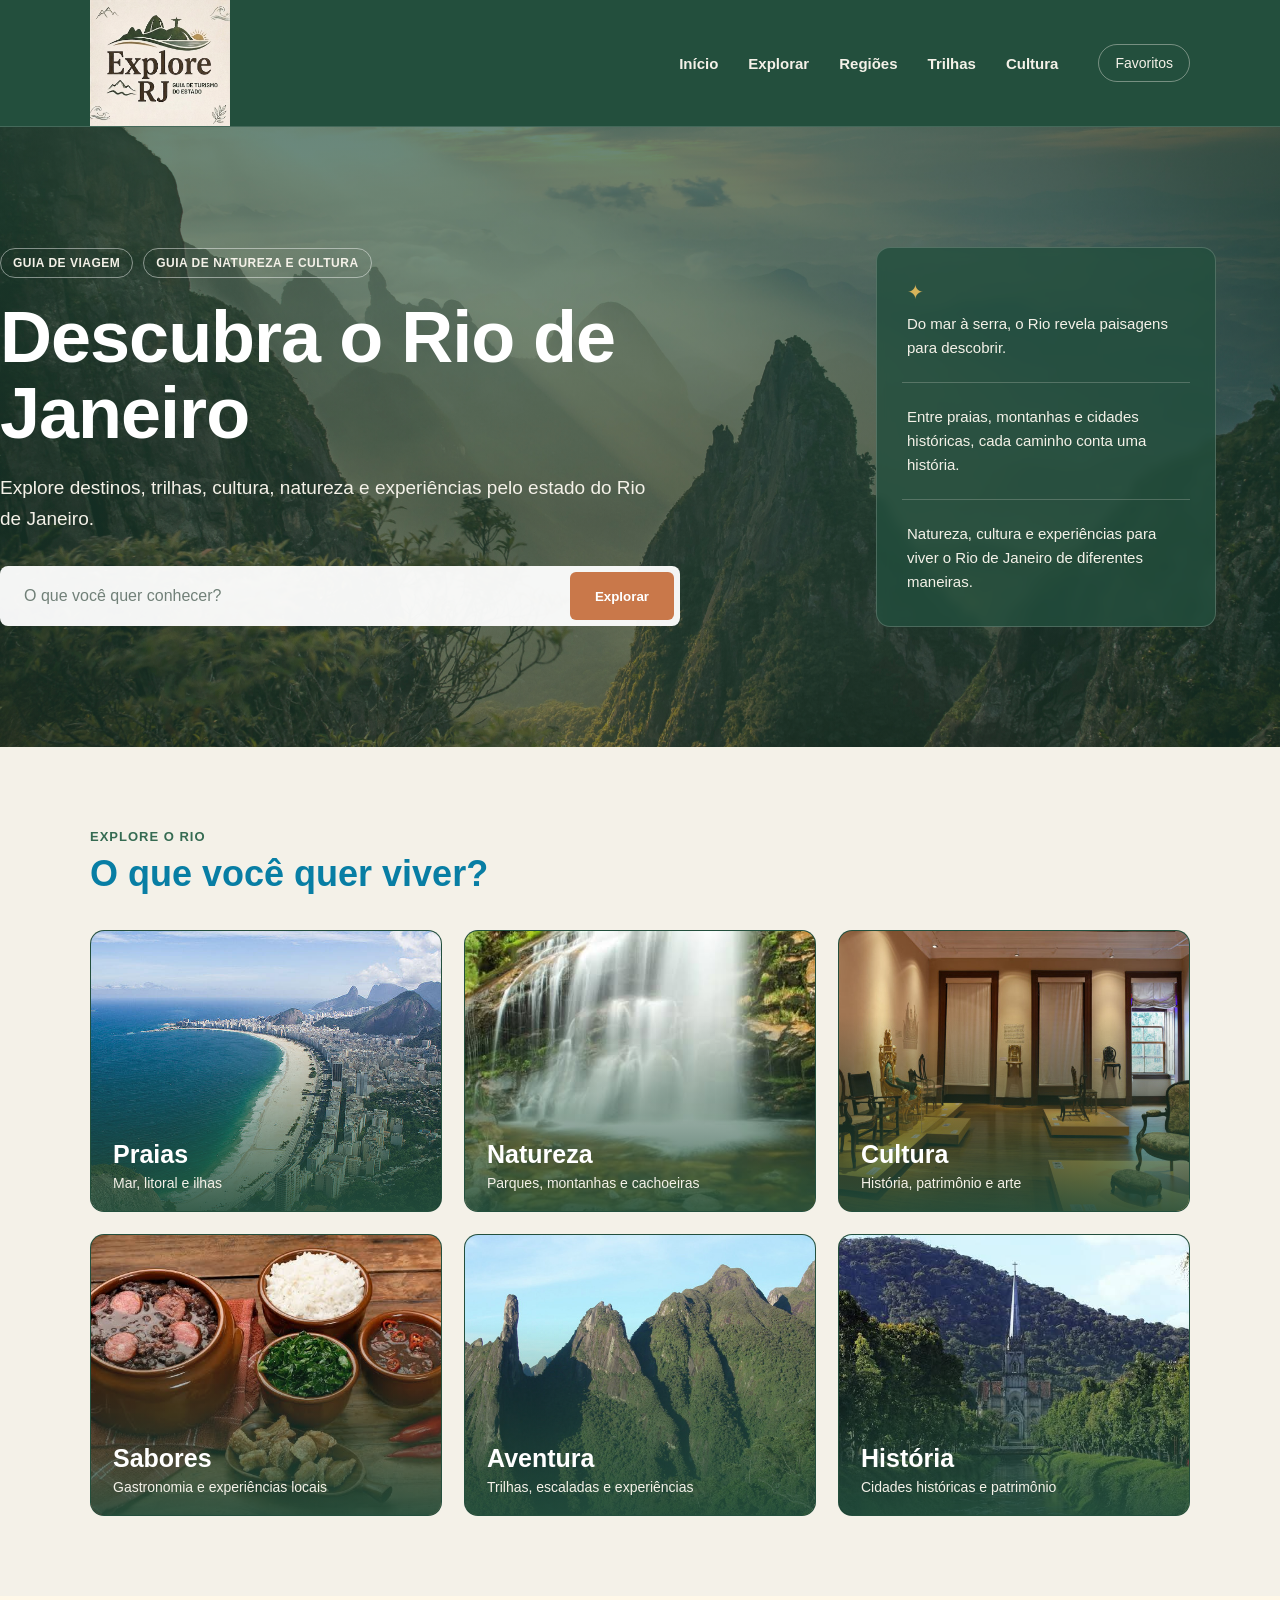
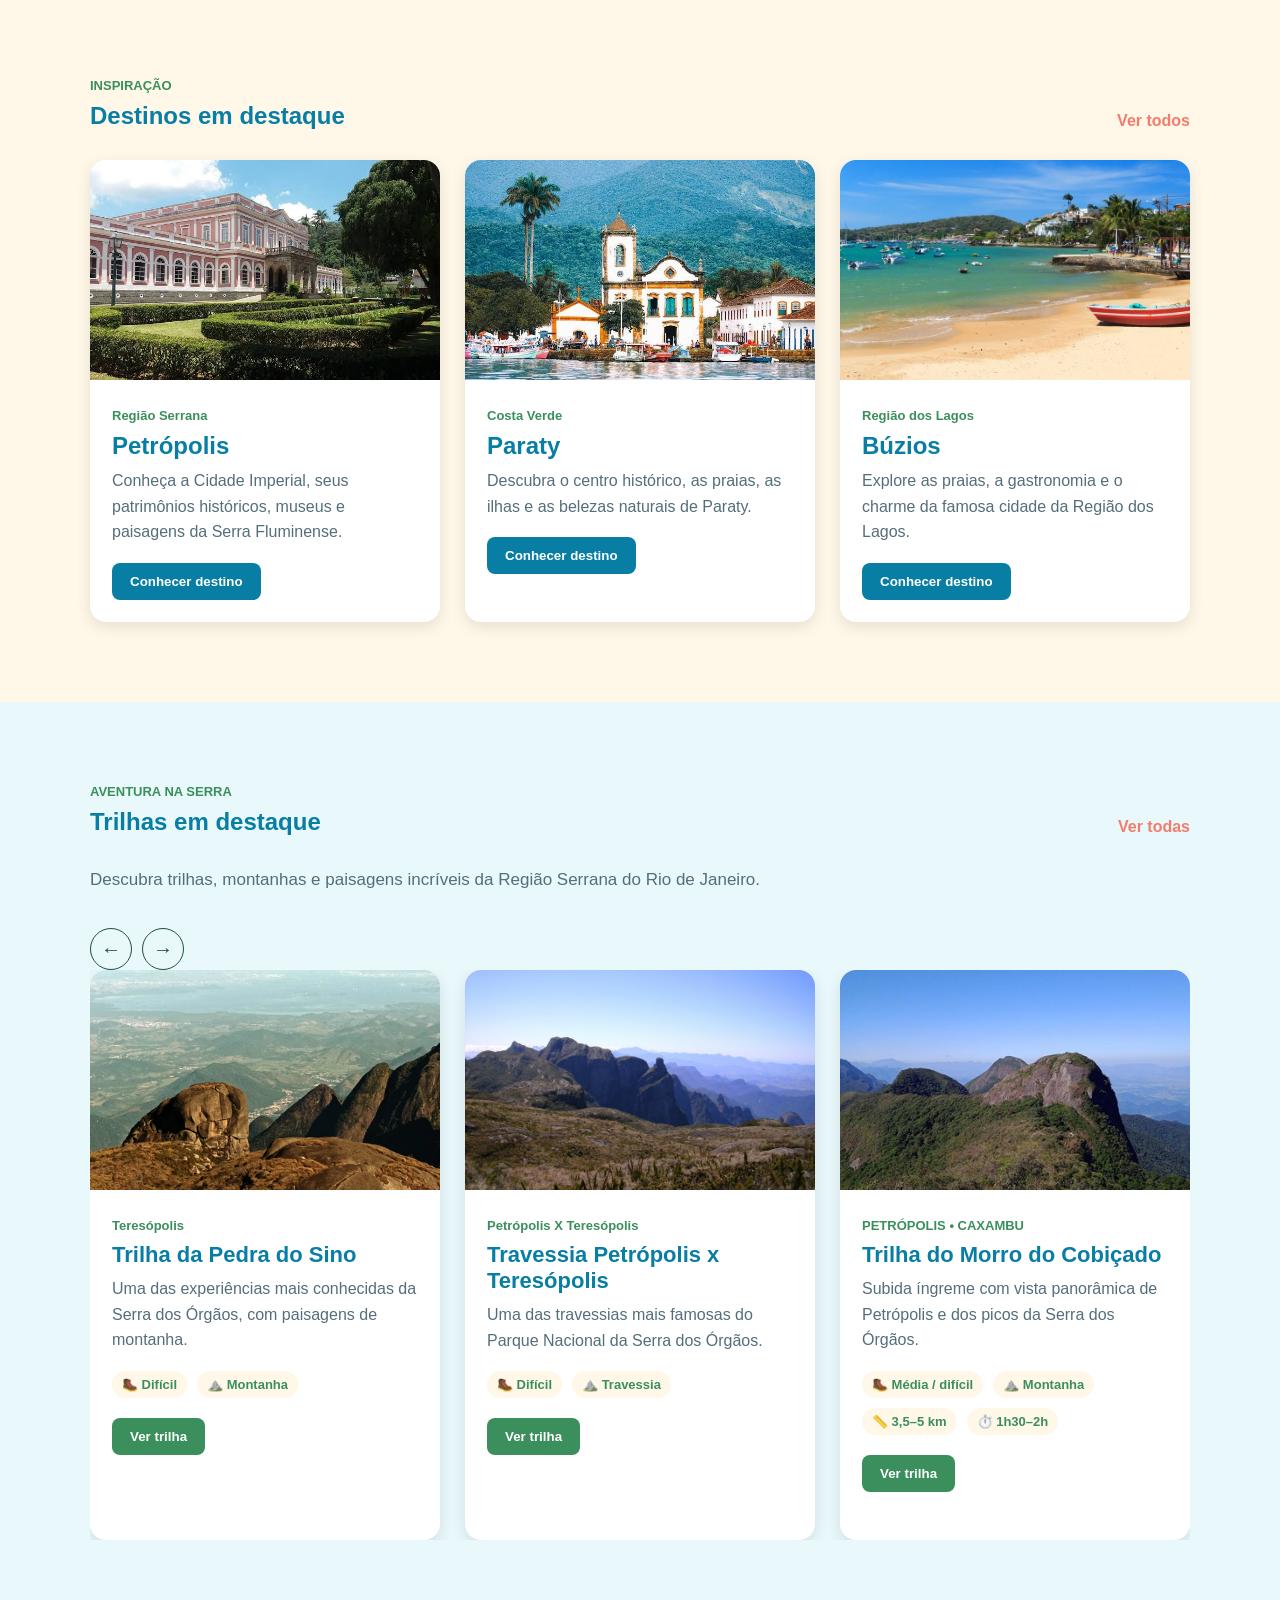
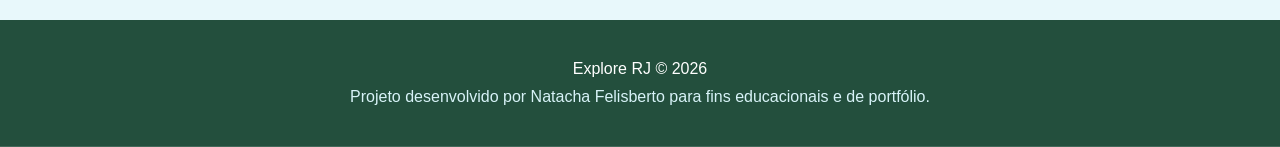
==== index.html @ 9461f470 "Initial commit com criação da estrutura inicial do projeto em HTML, CSS E JavaScript" ====
<!DOCTYPE html>
<html lang="pt-BR">

<head>

    <meta charset="UTF-8">

    <meta
        name="viewport"
        content="width=device-width, initial-scale=1.0"
    >

    <meta
        name="description"
        content="Explore o estado do Rio de Janeiro. Descubra destinos, praias, natureza, cultura, gastronomia e experiências."
    >

    <title>Explore RJ | Guia do Estado do Rio de Janeiro</title>

    <link rel="stylesheet" href="css/style.css">



</head>


<body>


    <!-- =========================
         CABEÇALHO
    ========================== -->

<header class="header">

    <div class="container header-content">

        <a href="index.html" class="logo">
            <img src="assets/images/logo.jpg" alt="Explore RJ">
        </a>

        <nav class="nav">

            <a href="index.html">
                Início
            </a>

            <a href="#">
                Explorar
            </a>

            <a href="#">
                Regiões
            </a>

            <a href="#">
                Trilhas
            </a>

            <a href="#">
                Cultura
            </a>

        </nav>

        <div class="header-actions">

            <a href="#">
                Favoritos
            </a>

        </div>

    </div>

</header>



    <!-- =========================
         CONTEÚDO PRINCIPAL
    ========================== -->

    <main>


        <!-- =========================
             HERO
        ========================== -->

<section class="hero">

    <div class="container hero-content">

        <div class="hero-text">

            <div class="hero-tags">

                <span class="hero-tag">
                    GUIA DE VIAGEM
                </span>

                <span class="hero-tag">
                    GUIA DE NATUREZA E CULTURA
                </span>

            </div>

            <h1>
                Descubra o Rio de Janeiro
            </h1>

            <p>
                Explore destinos, trilhas, cultura,
                natureza e experiências pelo estado do Rio de Janeiro.
            </p>

            <div class="search-box">

                <input
                    type="text"
                    placeholder="O que você quer conhecer?"
                >

                <button>
                    Explorar
                </button>

            </div>

            <div class="hero-frases">

                <div class="hero-frase">

                    <span class="hero-frase-detalhe">✦</span>

                    <p>
                        Do mar à serra, o Rio revela paisagens para descobrir.
                    </p>

                </div>

                <div class="hero-frase">

                    <p>
                        Entre praias, montanhas e cidades históricas,
                        cada caminho conta uma história.
                    </p>

                </div>

                <div class="hero-frase">

                    <p>
                        Natureza, cultura e experiências para viver
                        o Rio de Janeiro de diferentes maneiras.
                    </p>

                </div>

            </div>

        </div>

    </div>

</section>



        <!-- =========================
             CATEGORIAS
        ========================== -->
<section class="categorias">

    <div class="container">

        <div class="section-header">

            <div>
                <span class="section-tag">
                    EXPLORE O RIO
                </span>

                <h2>
                    O que você quer viver?
                </h2>
            </div>

        </div>


        <div class="categorias-grid">


            <a href="#" class="categoria">

                <img
                    src="assets/images/praias.jpg"
                    alt="Praias do Rio de Janeiro"
                >

                <div class="categoria-conteudo">

                    <h3>Praias</h3>

                    <p>
                        Mar, litoral e ilhas
                    </p>

                </div>

            </a>


            <a href="#" class="categoria">

                <img
                    src="assets/images/natureza.jpg"
                    alt="Natureza do Rio de Janeiro"
                >

                <div class="categoria-conteudo">

                    <h3>Natureza</h3>

                    <p>
                        Parques, montanhas e cachoeiras
                    </p>

                </div>

            </a>


            <a href="#" class="categoria">

                <img
                    src="assets/images/cultura.jpg"
                    alt="Cultura do Rio de Janeiro"
                >

                <div class="categoria-conteudo">

                    <h3>Cultura</h3>

                    <p>
                        História, patrimônio e arte
                    </p>

                </div>

            </a>


            <a href="#" class="categoria">

                <img
                    src="assets/images/gastronomia.jpg"
                    alt="Gastronomia do Rio de Janeiro"
                >

                <div class="categoria-conteudo">

                    <h3>Sabores</h3>

                    <p>
                        Gastronomia e experiências locais
                    </p>

                </div>

            </a>


            <a href="#" class="categoria">

                <img
                    src="assets/images/aventura.jpg"
                    alt="Aventura no Rio de Janeiro"
                >

                <div class="categoria-conteudo">

                    <h3>Aventura</h3>

                    <p>
                        Trilhas, escaladas e experiências
                    </p>

                </div>

            </a>


            <a href="#" class="categoria">

                <img
                    src="assets/images/historia.jpg"
                    alt="História do Rio de Janeiro"
                >

                <div class="categoria-conteudo">

                    <h3>História</h3>

                    <p>
                        Cidades históricas e patrimônio
                    </p>

                </div>

            </a>

        </div>

    </div>

</section>


        <!-- =========================
             DESTINOS
        ========================== -->

        <section class="destinos">

            <div class="container">


                <!-- TÍTULO DA SEÇÃO -->

                <div class="section-header">


                    <div>

                        <span class="section-tag">
                            INSPIRAÇÃO
                        </span>


                        <h2>
                            Destinos em destaque
                        </h2>

                    </div>


                    <a href="#">
                        Ver todos
                    </a>


                </div>



                <!-- CARDS -->

                <div class="destinos-grid">


                    <!-- =====================
                         PETRÓPOLIS
                    ====================== -->

                    <article class="card-destino">


                        <img
                            src="assets/images/petropolis.jpg"
                            alt="Vista de Petrópolis, na Região Serrana do Rio de Janeiro"
                        >


                        <div class="card-conteudo">


                            <span>
                                Região Serrana
                            </span>


                            <h3>
                                Petrópolis
                            </h3>


                            <p>
                                Conheça a Cidade Imperial,
                                seus patrimônios históricos,
                                museus e paisagens da
                                Serra Fluminense.
                            </p>


                            <button>
                                Conhecer destino
                            </button>


                        </div>

                    </article>



                    <!-- =====================
                         PARATY
                    ====================== -->

                    <article class="card-destino">


                        <img
                            src="assets/images/paraty.jpg"
                            alt="Centro histórico de Paraty, no Rio de Janeiro"
                        >


                        <div class="card-conteudo">


                            <span>
                                Costa Verde
                            </span>


                            <h3>
                                Paraty
                            </h3>


                            <p>
                                Descubra o centro histórico,
                                as praias, as ilhas e as
                                belezas naturais de Paraty.
                            </p>


                            <button>
                                Conhecer destino
                            </button>


                        </div>

                    </article>



                    <!-- =====================
                         BÚZIOS
                    ====================== -->

                    <article class="card-destino">


                        <img
                            src="assets/images/buzios.jpg"
                            alt="Praia de Búzios, na Região dos Lagos do Rio de Janeiro"
                        >


                        <div class="card-conteudo">


                            <span>
                                Região dos Lagos
                            </span>


                            <h3>
                                Búzios
                            </h3>


                            <p>
                                Explore as praias,
                                a gastronomia e o charme
                                da famosa cidade da
                                Região dos Lagos.
                            </p>


                            <button>
                                Conhecer destino
                            </button>


                        </div>

                    </article>


                </div>

            </div>

        </section>



        </section>


<!-- =========================
     TRILHAS DA REGIÃO SERRANA
========================== -->

<section class="trilhas">

    <div class="container">

        <div class="section-header">

            <div>

                <span class="section-tag">
                    AVENTURA NA SERRA
                </span>

                <h2>
                    Trilhas em destaque
                </h2>

            </div>

            <a href="#">
                Ver todas
            </a>

        </div>


        <p class="trilhas-introducao">
            Descubra trilhas, montanhas e paisagens
            incríveis da Região Serrana do Rio de Janeiro.
        </p>


        <div class="trilhas-controles">

        <button id="trilha-anterior">
            ←
        </button>

        <button id="trilha-proxima">
            →
        </button>

    </div>

    
    <div class="trilhas-container">
        <div class="trilhas-grid">


            <!-- TRILHA 1 -->

            <article class="card-trilha">

                <img
                    src="assets/images/pedra-do-sino.jpg"
                    alt="Paisagem de uma trilha na Região Serrana"
                >

                <div class="card-trilha-conteudo">

                    <span class="trilha-local">
                        Teresópolis
                    </span>

                    <h3>
                        Trilha da Pedra do Sino
                    </h3>

                    <p>
                        Uma das experiências mais conhecidas
                        da Serra dos Órgãos, com paisagens
                        de montanha.
                    </p>

                    <div class="trilha-info">

                        <span>
                            🥾 Difícil
                        </span>

                        <span>
                            ⛰️ Montanha
                        </span>

                    </div>

                    <button>
                        Ver trilha
                    </button>

                </div>
 

            </article>


            <!-- TRILHA 2 -->

            <article class="card-trilha">

                <img
                    src="assets/images/travessia.JPG"
                    alt="Vista de montanhas na Região Serrana"
                >

                <div class="card-trilha-conteudo">

                    <span class="trilha-local">
                        Petrópolis X Teresópolis
                    </span>

                    <h3>
                        Travessia Petrópolis x Teresópolis
                    </h3>

                    <p>
                        Uma das travessias mais famosas do
                        Parque Nacional da Serra dos Órgãos.
                    </p>

                    <div class="trilha-info">

                        <span>
                            🥾 Difícil
                        </span>

                        <span>
                            ⛰️ Travessia
                        </span>

                    </div>

                    <button>
                        Ver trilha
                    </button>

                </div>

            </article>


            <!-- TRILHA 3 -->

            <article class="card-trilha">


                <img
                    src="assets/images/trilha-serra-1.jpg"
                    alt="Morro do Cobiçado em Petrópolis"
                >

                <div class="card-trilha-conteudo">

                    <span class="trilha-local">
                        PETRÓPOLIS • CAXAMBU
                    </span>

                    <h3>
                        Trilha do Morro do Cobiçado
                    </h3>

                    <p>
                        Subida íngreme com vista panorâmica de Petrópolis
                        e dos picos da Serra dos Órgãos.
                    </p>

                    <div class="trilha-info">

                        <span>
                            🥾 Média / difícil
                        </span>
                        
                        <span>
                            ⛰️ Montanha
                        </span>

                        <span>
                            📏 3,5–5 km
                        </span>

                        <span>
                            ⏱️ 1h30–2h
                        </span>

                    </div>
                    <button>
                        Ver trilha
                    </button>

                </div>

            </article>


            <!-- TRILHA 4 -->

            <article class="card-trilha">

                <img
                    src="assets/images/pico-caledonia.png"
                    alt="Pico do Caledônia em Nova Friburgo"
                >

                <div class="card-trilha-conteudo">

                    <span class="trilha-local">
                        NOVA FRIBURGO
                    </span>

                    <h3>
                        Pico do Caledônia
                    </h3>

                    <p>
                        Uma das maiores montanhas do estado, com
                        2.257 metros de altitude e uma subida
                        extremamente íngreme.
                    </p>

                    <div class="trilha-info">

                        <span>
                            🥾 Difícil
                        </span>

                        <span>
                            ⛰️ Montanha
                        </span>

                        <span>
                            📏 2.257 m
                        </span>

                        <span>
                            🪜 600+ degraus
                        </span>

                    </div>

                    <button>
                        Ver trilha
                    </button>

                </div>

            </article>


            <!-- TRILHA 5 -->

            <article class="card-trilha">

                <img
                    src="assets/images/pedra-da-gavea.jpg"
                    alt="Pedra da Gávea no Rio de Janeiro"
                >

                <div class="card-trilha-conteudo">

                    <span class="trilha-local">
                        RIO DE JANEIRO • CAPITAL
                    </span>

                    <h3>
                        Trilha da Pedra da Gávea
                    </h3>

                    <p>
                        Um dos grandes desafios do Rio de Janeiro,
                        com 844 metros de altitude e o trecho técnico
                        conhecido como Carrasqueira.
                    </p>

                    <div class="trilha-info">

                        <span>
                            🥾 Difícil
                        </span>

                        <span>
                            ⛰️ Monolito
                        </span>

                        <span>
                            📏 844 m
                        </span>

                        <span>
                            🧗 Técnica
                        </span>

                    </div>

                    <button>
                        Ver trilha
                    </button>

                </div>

            </article>


            <!-- TRILHA 6 -->

            <article class="card-trilha">

                <img
                    src="assets/images/lopes-mendes.jpg"
                    alt="Praia de Lopes Mendes em Ilha Grande"
                >

                <div class="card-trilha-conteudo">

                    <span class="trilha-local">
                        ILHA GRANDE • ANGRA DOS REIS
                    </span>

                    <h3>
                        Trilha de Lopes Mendes
                    </h3>

                    <p>
                        Caminhada moderada que parte da Vila do Abraão,
                        atravessa a Mata Atlântica e passa por praias
                        até chegar à famosa Lopes Mendes.
                    </p>

                    <div class="trilha-info">

                        <span>
                            🥾 Moderada
                        </span>

                        <span>
                            🌿 Mata Atlântica
                        </span>

                        <span>
                            🏖️ Praia
                        </span>

                        <span>
                            🏝️ Ilha Grande
                        </span>

                    </div>

                    <button>
                        Ver trilha
                    </button>

                </div>

            </article>


        </div>

    </div>

</section>


    </main>



    <!-- =========================
         RODAPÉ
    ========================== -->

    <footer class="footer">

        <div class="container">


            <p>
                Explore RJ © 2026
            </p>


            <p>
                Projeto desenvolvido por Natacha Felisberto para fins
                educacionais e de portfólio.
            </p>


        </div>

    </footer>


        <script src="js/script.js"></script>
</body>

</html>
---- css/style.css ----
* {
    margin: 0;
    padding: 0;
    box-sizing: border-box;
}

body {
    font-family: Arial, sans-serif;
    background-color: #f4f1e8;
    color: #26382f;
}

.container {
    width: min(1100px, 90%);
    margin: 0 auto;
}



/* =========================
   HEADER
========================= */

.header {
    background-color: #234f3d;

    border-bottom: 1px solid rgba(255, 255, 255, 0.15);
}

.header-content {
    min-height: 88px;

    display: flex;

    align-items: center;

    justify-content: space-between;

    gap: 40px;
}


/* LOGO */

.logo {
    display: flex;

    align-items: center;

    flex-shrink: 0;
}

.logo img {
    width: 140px;

    height: auto;
}


/* NAVEGAÇÃO */

.nav {
    display: flex;

    align-items: center;

    gap: 30px;

    margin-left: auto;
}

.nav a {
    position: relative;

    padding: 32px 0;

    color: #f4f1e8;

    text-decoration: none;

    font-size: 15px;

    font-weight: 700;

    transition: 0.3s;
}

.nav a:hover {
    color: #d8b45a;
}


/* LINHA DO MENU */

.nav a::after {
    content: "";

    position: absolute;

    left: 0;

    bottom: 23px;

    width: 0;

    height: 2px;

    background-color: #d8b45a;

    transition: 0.3s;
}

.nav a:hover::after {
    width: 100%;
}


/* AÇÕES */

.header-actions {
    flex-shrink: 0;
}

.header-actions a {
    padding: 10px 16px;

    border: 1px solid rgba(244, 241, 232, 0.4);

    border-radius: 20px;

    color: #f4f1e8;

    text-decoration: none;

    font-size: 14px;

    transition: 0.3s;
}

.header-actions a:hover {
    background-color: #d8b45a;

    border-color: #d8b45a;

    color: #26382f;
}


/* =========================
   HERO
========================= */


.hero {
    min-height: 620px;

    display: flex;

    align-items: center;

    background:
        linear-gradient(
            rgba(35, 79, 61, 0.68),
            rgba(35, 79, 61, 0.50)
        ),
        url("../assets/images/hero.jpg");

    background-size: cover;

    background-position: center;

    color: white;

    position: relative;
}

.hero-content {
    width: 100%;
}

.hero-text {
    max-width: 760px;
}


/* TAGS */

.hero-tags {
    display: flex;

    flex-wrap: wrap;

    gap: 10px;

    margin-bottom: 22px;
}

.hero-tag {
    padding: 7px 12px;

    border: 1px solid rgba(255, 255, 255, 0.45);

    border-radius: 20px;

    color: #f4f1e8;

    font-size: 12px;

    font-weight: bold;

    letter-spacing: 0.5px;
}


/* TÍTULO */

.hero h1 {
    max-width: 750px;

    font-size: clamp(44px, 6vw, 72px);

    line-height: 1.05;

    letter-spacing: -1px;
}


/* TEXTO */

.hero p {
    max-width: 650px;

    margin-top: 22px;

    color: #f4f1e8;

    font-size: 19px;

    line-height: 1.6;
}



/* =========================
   BUSCA
========================= */

.search-box {
    display: flex;

    max-width: 680px;

    margin-top: 32px;

    padding: 6px;

    background-color: rgba(255, 255, 255, 0.95);

    border-radius: 8px;
}

.search-box input {
    flex: 1;

    padding: 15px 18px;

    border: none;

    outline: none;

    background: transparent;

    color: #26382f;

    font-size: 16px;
}

.search-box input::placeholder {
    color: #718078;
}

.search-box button {
    padding: 14px 25px;

    border: none;

    border-radius: 6px;

    background-color: #c9784a;

    color: white;

    cursor: pointer;

    font-weight: bold;

    transition: 0.3s;
}

.search-box button:hover {
    background-color: #a85d38;
}


.hero-frases {
    position: absolute;

    top: 50%;

    right: 5%;

    transform: translateY(-50%);

    width: 340px;

    padding: 10px 25px;

    background-color: rgba(35, 79, 61, 0.82);

    border: 1px solid rgba(244, 241, 232, 0.2);

    border-radius: 14px;

    backdrop-filter: blur(5px);
}

.hero-frase {
    position: relative;

    padding: 22px 5px;

    color: #f4f1e8;
}

.hero-frase + .hero-frase {
    border-top: 1px solid rgba(244, 241, 232, 0.22);
}

.hero-frase p {
    margin: 0;

    font-size: 15px;

    line-height: 1.6;
}

.hero-frase-detalhe {
    display: block;

    margin-bottom: 8px;

    color: #d8b45a;

    font-size: 20px;
}


/* =========================
   CATEGORIAS
========================= */

.categorias {
    padding: 80px 0;

    background-color: #f4f1e8;
}

.categorias .section-header {
    margin-bottom: 35px;
}

.categorias .section-tag {
    color: #356b52;

    font-size: 13px;

    font-weight: bold;

    letter-spacing: 1px;
}

.categorias h2 {
    margin-top: 8px;

    color: #234f3d;

    font-size: 36px;
}


/* GRID */

.categorias-grid {
    display: grid;

    grid-template-columns:
        repeat(3, 1fr);

    gap: 22px;
}


/* CARD */

.categoria {
    position: relative;

    display: block;

    overflow: hidden;

    min-height: 280px;

    border-radius: 14px;

    border: 1px solid rgba(35, 79, 61, 0.18);

    text-decoration: none;

    background-color: #234f3d;
}


/* IMAGEM */

.categoria img {
    width: 100%;
    height: 280px;

    object-fit: cover;

    display: block;

    transition: transform 0.5s ease;
}


/* SOBREPOSIÇÃO */

.categoria::after {
    content: "";

    position: absolute;

    inset: 0;

    background:
        linear-gradient(
            transparent 30%,
            rgba(35, 79, 61, 0.9)
        );
}


/* CONTEÚDO */

.categoria-conteudo {
    position: absolute;

    z-index: 2;

    left: 22px;
    right: 22px;
    bottom: 20px;
}

.categoria-conteudo h3 {
    margin: 0;

    color: #ffffff;

    font-size: 25px;
}

.categoria-conteudo p {
    margin-top: 6px;

    color: #f4f1e8;

    font-size: 14px;
}


/* HOVER */

.categoria:hover img {
    transform: scale(1.05);
}


/* =========================
   DESTINOS
========================= */

.destinos {
    padding: 80px 0;

    background-color: #fff8e8;
}

.section-header {
    display: flex;

    justify-content: space-between;
    align-items: end;

    margin-bottom: 30px;
}

.section-tag {
    color: #3a8f5c;

    font-size: 13px;
    font-weight: bold;
}

.section-header h2 {
    margin-top: 8px;

    color: #087ea4;
}

.section-header a {
    color: #f47c6c;

    font-weight: bold;

    text-decoration: none;
}


/* =========================
   CARDS
========================= */

.destinos-grid {
    display: grid;

    grid-template-columns:
        repeat(auto-fit, minmax(250px, 1fr));

    gap: 25px;
}

.card-destino {
    overflow: hidden;

    background-color: white;

    border-radius: 16px;

    box-shadow:
        0 5px 15px rgba(0, 0, 0, 0.10);

    transition: 0.3s;
}

.card-destino:hover {
    transform: translateY(-6px);

    box-shadow:
        0 10px 25px rgba(0, 0, 0, 0.15);
}

.card-destino img {
    width: 100%;
    height: 220px;

    object-fit: cover;
}

.card-conteudo {
    padding: 22px;
}

.card-conteudo span {
    color: #3a8f5c;

    font-size: 13px;
    font-weight: bold;
}

.card-conteudo h3 {
    margin: 8px 0;

    color: #087ea4;

    font-size: 24px;
}

.card-conteudo p {
    color: #546e7a;

    line-height: 1.6;
}

.card-conteudo button {
    margin-top: 18px;

    padding: 11px 18px;

    border: none;
    border-radius: 8px;

    background-color: #087ea4;
    color: white;

    cursor: pointer;

    font-weight: bold;
}

.card-conteudo button:hover {
    background-color: #3a8f5c;
}


/* =========================
   FOOTER
========================= */

.footer {
    padding: 40px 0;


    background-color: #234f3d;

    border-bottom: 1px solid rgba(255, 255, 255, 0.15);

    color: white;

    text-align: center;
}

.footer p + p {
    margin-top: 10px;

    color: #d8f3f8;
}


/* =========================
   RESPONSIVIDADE
========================= */

@media (max-width: 700px) {

    .header-content {
        flex-direction: column;

        gap: 15px;

        padding: 15px 0;
    }

    .nav {
        gap: 15px;
    }

    .hero {
        padding: 70px 0;
    }

    .search-box {
        flex-direction: column;

        gap: 10px;
    }

    .search-box button {
        width: 100%;
    }

    .section-header {
        align-items: start;

        flex-direction: column;

        gap: 15px;
    }
}

/* =========================
   TRILHAS
========================= */

.trilhas {
    padding: 80px 0;

    background-color: #e8f8fb;
}

.trilhas-introducao {
    max-width: 700px;

    margin-bottom: 35px;

    color: #546e7a;

    font-size: 17px;

    line-height: 1.6;
}

.trilhas-container {
    overflow: hidden;

    width: 100%;
}

.trilhas-grid {
    display: flex;

    gap: 25px;

    transition: transform 0.5s ease;
}

.card-trilha {
    flex: 0 0 calc((100% - 50px) / 3);
    
    overflow: hidden;

    background-color: white;

    border-radius: 16px;

    box-shadow:
        0 5px 15px rgba(0, 0, 0, 0.10);

    transition: 0.3s;
}

.card-trilha:hover {
    transform: translateY(-6px);
}

.card-trilha img {
    width: 100%;
    height: 220px;

    object-fit: cover;
}

.card-trilha-conteudo {
    padding: 22px;
}

.trilha-local {
    color: #3a8f5c;

    font-size: 13px;

    font-weight: bold;
}

.card-trilha h3 {
    margin: 8px 0;

    color: #087ea4;

    font-size: 22px;
}

.card-trilha p {
    color: #546e7a;

    line-height: 1.6;
}

.trilha-info {
    display: flex;

    gap: 10px;

    margin-top: 18px;

    flex-wrap: wrap;
}

.trilha-info span {
    padding: 6px 10px;

    border-radius: 20px;

    background-color: #fff8e8;

    color: #3a8f5c;

    font-size: 13px;

    font-weight: bold;
}

.card-trilha button {
    margin-top: 20px;

    padding: 11px 18px;

    border: none;

    border-radius: 8px;

    background-color: #3a8f5c;

    color: white;

    cursor: pointer;

    font-weight: bold;
}

.card-trilha button:hover {
    background-color: #087ea4;
}


.trilhas-controles {
    display: flex;

    gap: 10px;
}

.trilhas-controles button {
    width: 42px;
    height: 42px;

    border: 1px solid #234f3d;

    border-radius: 50%;

    background-color: transparent;

    color: #234f3d;

    font-size: 20px;

    cursor: pointer;

    transition: 0.3s;
}

.trilhas-controles button:hover {
    background-color: #234f3d;

    color: white;
}
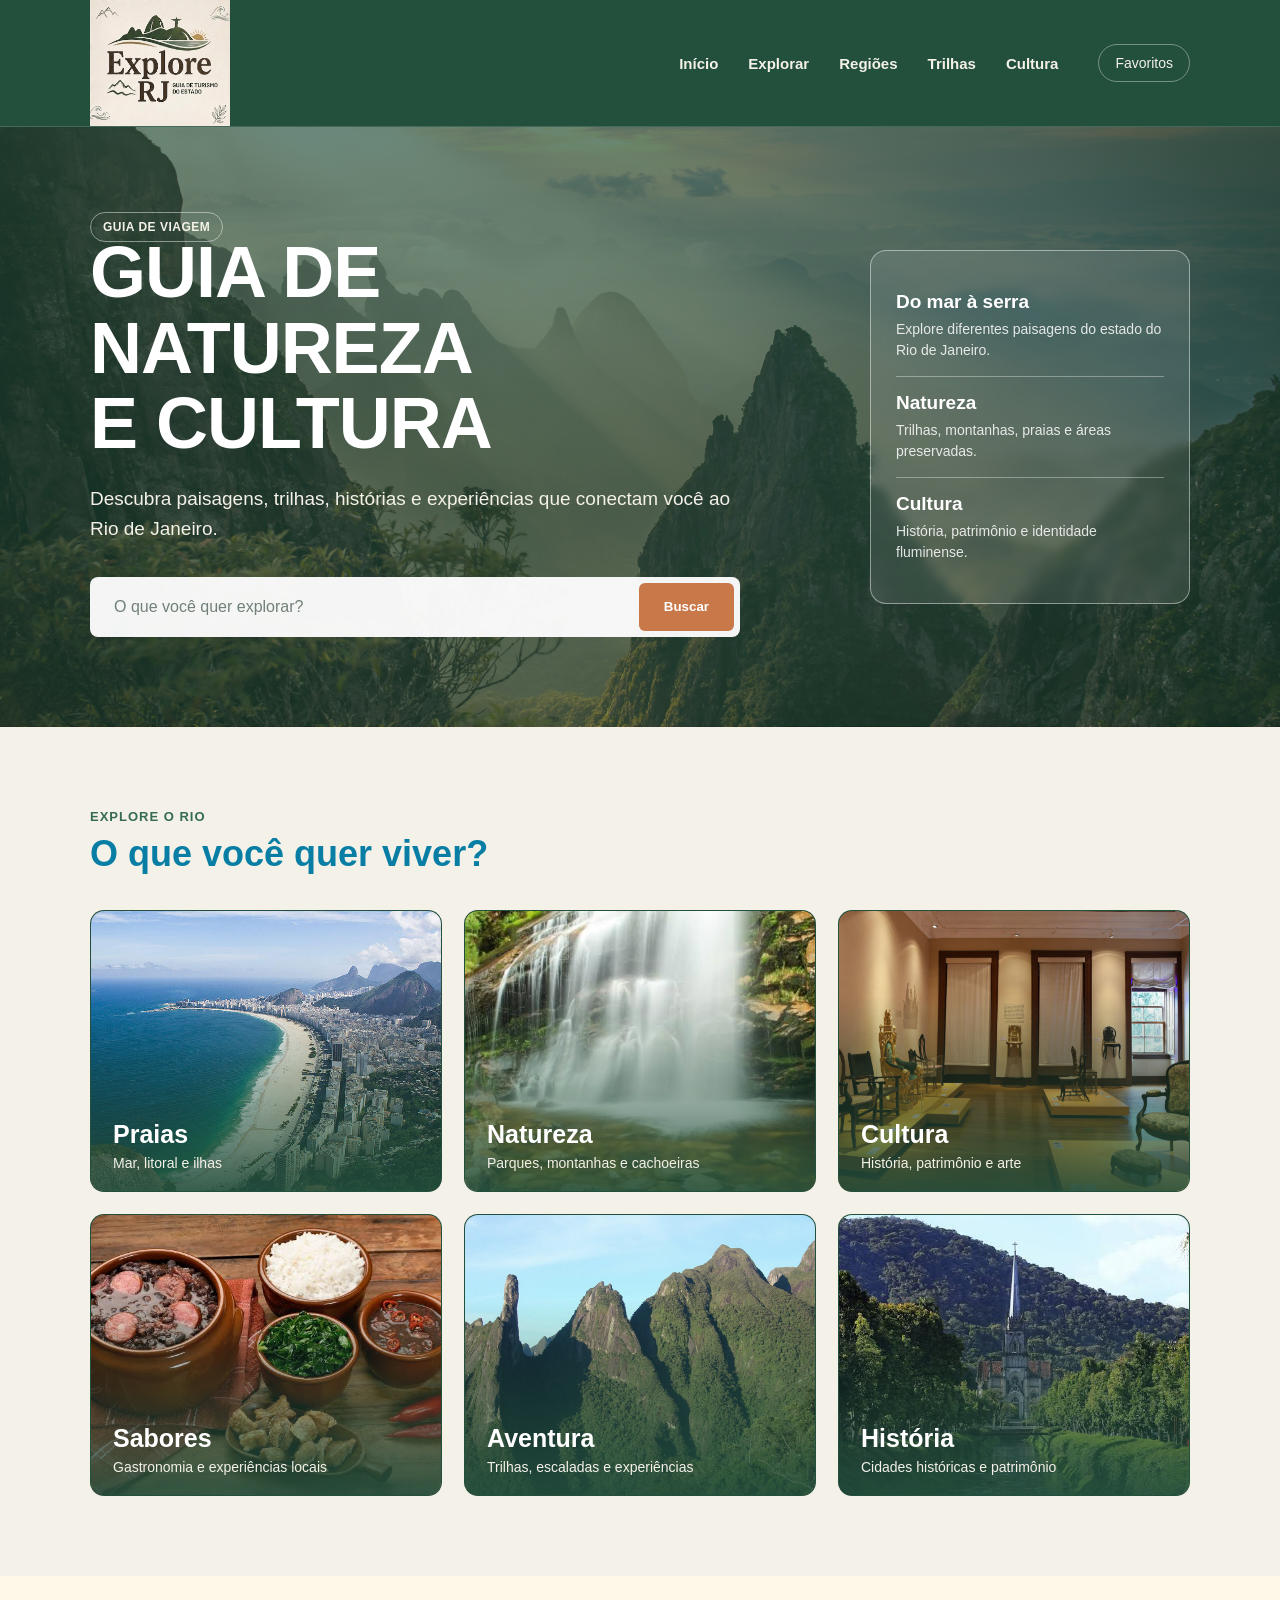
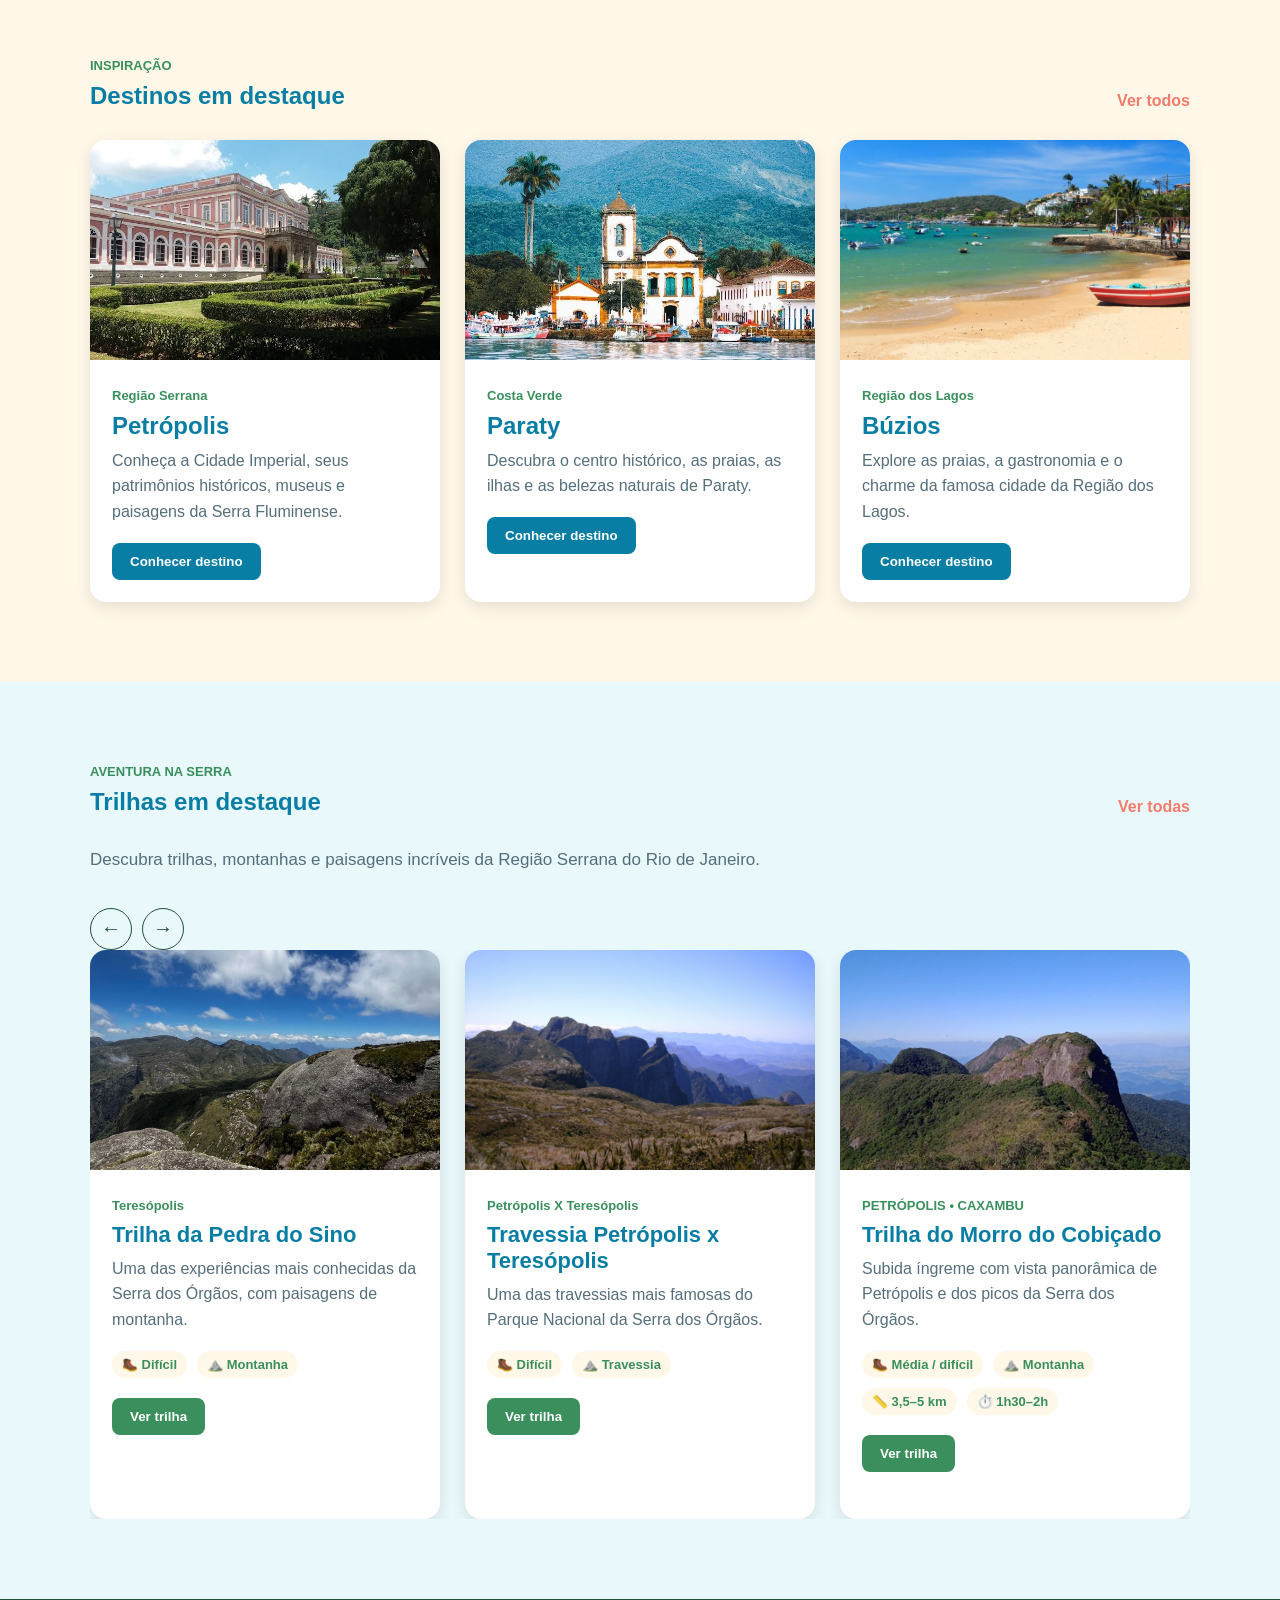
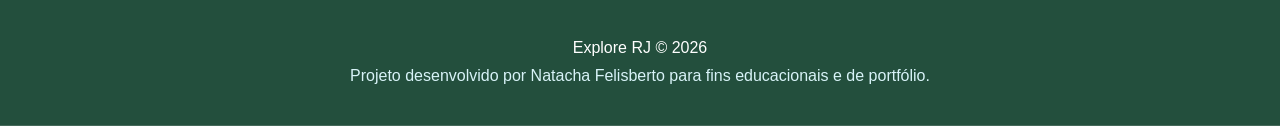
==== commit 7c194d8f: "ajustando Hero com HTML e CSS e alterando imagem da Pedra do Sino" ====
--- a/index.html
+++ b/index.html
@@ -94,69 +94,78 @@
 
         <div class="hero-text">
 
-            <div class="hero-tags">
-
-                <span class="hero-tag">
-                    GUIA DE VIAGEM
-                </span>
-
-                <span class="hero-tag">
-                    GUIA DE NATUREZA E CULTURA
-                </span>
-
-            </div>
+            <span class="hero-tag">
+                GUIA DE VIAGEM
+            </span>
 
             <h1>
-                Descubra o Rio de Janeiro
+                GUIA DE NATUREZA
+                <br>
+                E CULTURA
             </h1>
 
             <p>
-                Explore destinos, trilhas, cultura,
-                natureza e experiências pelo estado do Rio de Janeiro.
+                Descubra paisagens, trilhas, histórias
+                e experiências que conectam você
+                ao Rio de Janeiro.
             </p>
 
             <div class="search-box">
 
                 <input
                     type="text"
-                    placeholder="O que você quer conhecer?"
+                    placeholder="O que você quer explorar?"
                 >
 
                 <button>
-                    Explorar
+                    Buscar
                 </button>
 
             </div>
 
-            <div class="hero-frases">
-
-                <div class="hero-frase">
-
-                    <span class="hero-frase-detalhe">✦</span>
-
-                    <p>
-                        Do mar à serra, o Rio revela paisagens para descobrir.
-                    </p>
-
-                </div>
-
-                <div class="hero-frase">
-
-                    <p>
-                        Entre praias, montanhas e cidades históricas,
-                        cada caminho conta uma história.
-                    </p>
-
-                </div>
-
-                <div class="hero-frase">
-
-                    <p>
-                        Natureza, cultura e experiências para viver
-                        o Rio de Janeiro de diferentes maneiras.
-                    </p>
-
-                </div>
+        </div>
+
+
+        <div class="hero-destaque">
+
+            <div class="hero-item">
+
+                <strong>
+                    Do mar à serra
+                </strong>
+
+                <span>
+                    Explore diferentes paisagens
+                    do estado do Rio de Janeiro.
+                </span>
+
+            </div>
+
+
+            <div class="hero-item">
+
+                <strong>
+                    Natureza
+                </strong>
+
+                <span>
+                    Trilhas, montanhas, praias
+                    e áreas preservadas.
+                </span>
+
+            </div>
+
+
+            <div class="hero-item">
+
+                <strong>
+                    Cultura
+                </strong>
+
+                <span>
+                    História, patrimônio e
+                    identidade fluminense.
+                </span>
 
             </div>
 
@@ -562,7 +571,7 @@
             <article class="card-trilha">
 
                 <img
-                    src="assets/images/pedra-do-sino.jpg"
+                    src="assets/images/pedra-do-sino1.jpeg"
                     alt="Paisagem de uma trilha na Região Serrana"
                 >
 
--- a/css/style.css
+++ b/css/style.css
@@ -152,34 +152,32 @@
 
 
 .hero {
-    min-height: 620px;
-
-    display: flex;
-
-    align-items: center;
+    padding: 90px 0;
 
     background:
         linear-gradient(
             rgba(35, 79, 61, 0.68),
-            rgba(35, 79, 61, 0.50)
+            rgba(35, 79, 61, 0.58)
         ),
         url("../assets/images/hero.jpg");
 
     background-size: cover;
-
     background-position: center;
 
     color: white;
-
-    position: relative;
 }
 
 .hero-content {
-    width: 100%;
+    display: flex;
+
+    align-items: center;
+    justify-content: space-between;
+
+    gap: 60px;
 }
 
 .hero-text {
-    max-width: 760px;
+    max-width: 650px;
 }
 
 
@@ -209,6 +207,47 @@
     font-weight: bold;
 
     letter-spacing: 0.5px;
+}
+
+
+.hero-destaque {
+    width: 320px;
+
+    padding: 25px;
+
+    border: 1px solid rgba(255, 255, 255, 0.45);
+    border-radius: 16px;
+
+    background-color: rgba(255, 255, 255, 0.10);
+
+    backdrop-filter: blur(5px);
+}
+
+
+.hero-item {
+    padding: 15px 0;
+}
+
+.hero-item + .hero-item {
+    border-top: 1px solid rgba(255, 255, 255, 0.35);
+}
+
+.hero-item strong {
+    display: block;
+
+    margin-bottom: 6px;
+
+    font-size: 19px;
+}
+
+.hero-item span {
+    display: block;
+
+    color: rgba(255, 255, 255, 0.85);
+
+    font-size: 14px;
+
+    line-height: 1.5;
 }
 
 
@@ -661,6 +700,18 @@
         padding: 70px 0;
     }
 
+    .hero-content {
+    flex-direction: column;
+
+    align-items: stretch;
+
+    gap: 35px;
+}
+
+.hero-destaque {
+    width: 100%;
+}
+
     .search-box {
         flex-direction: column;
 
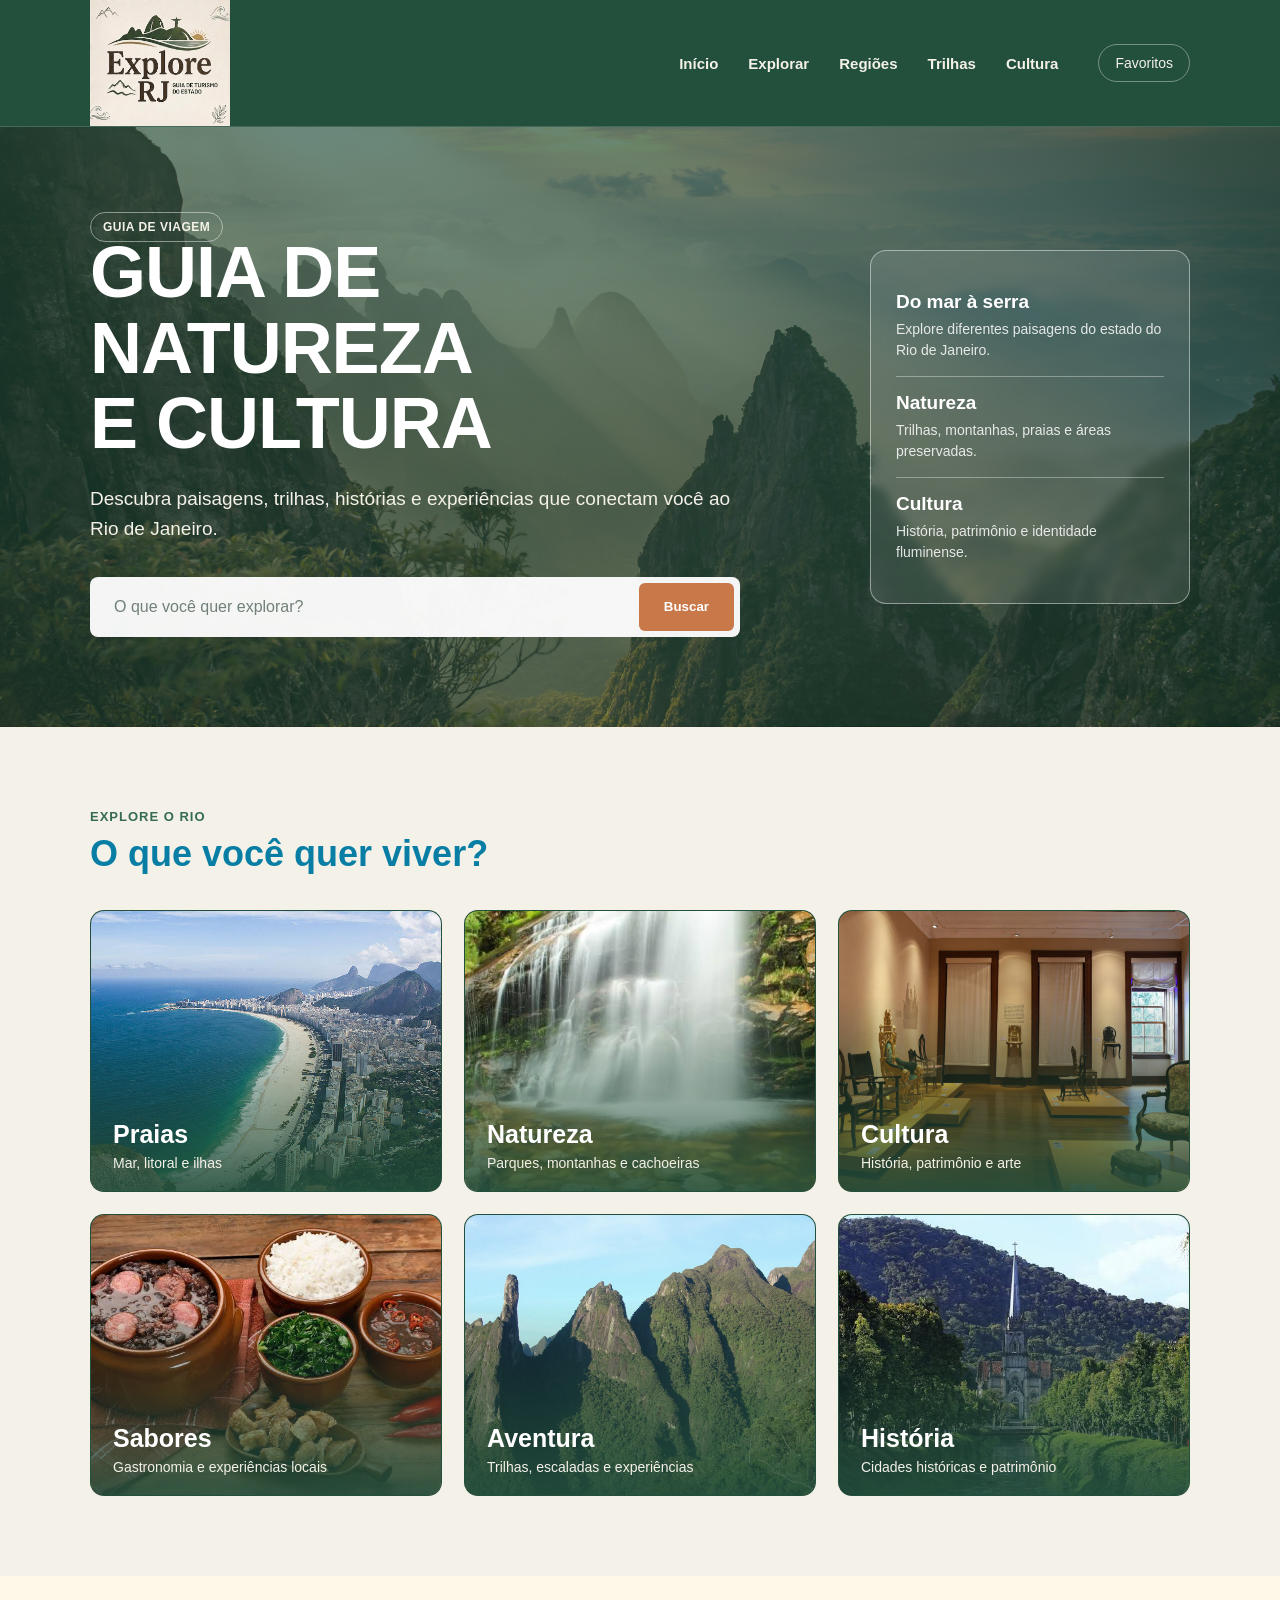
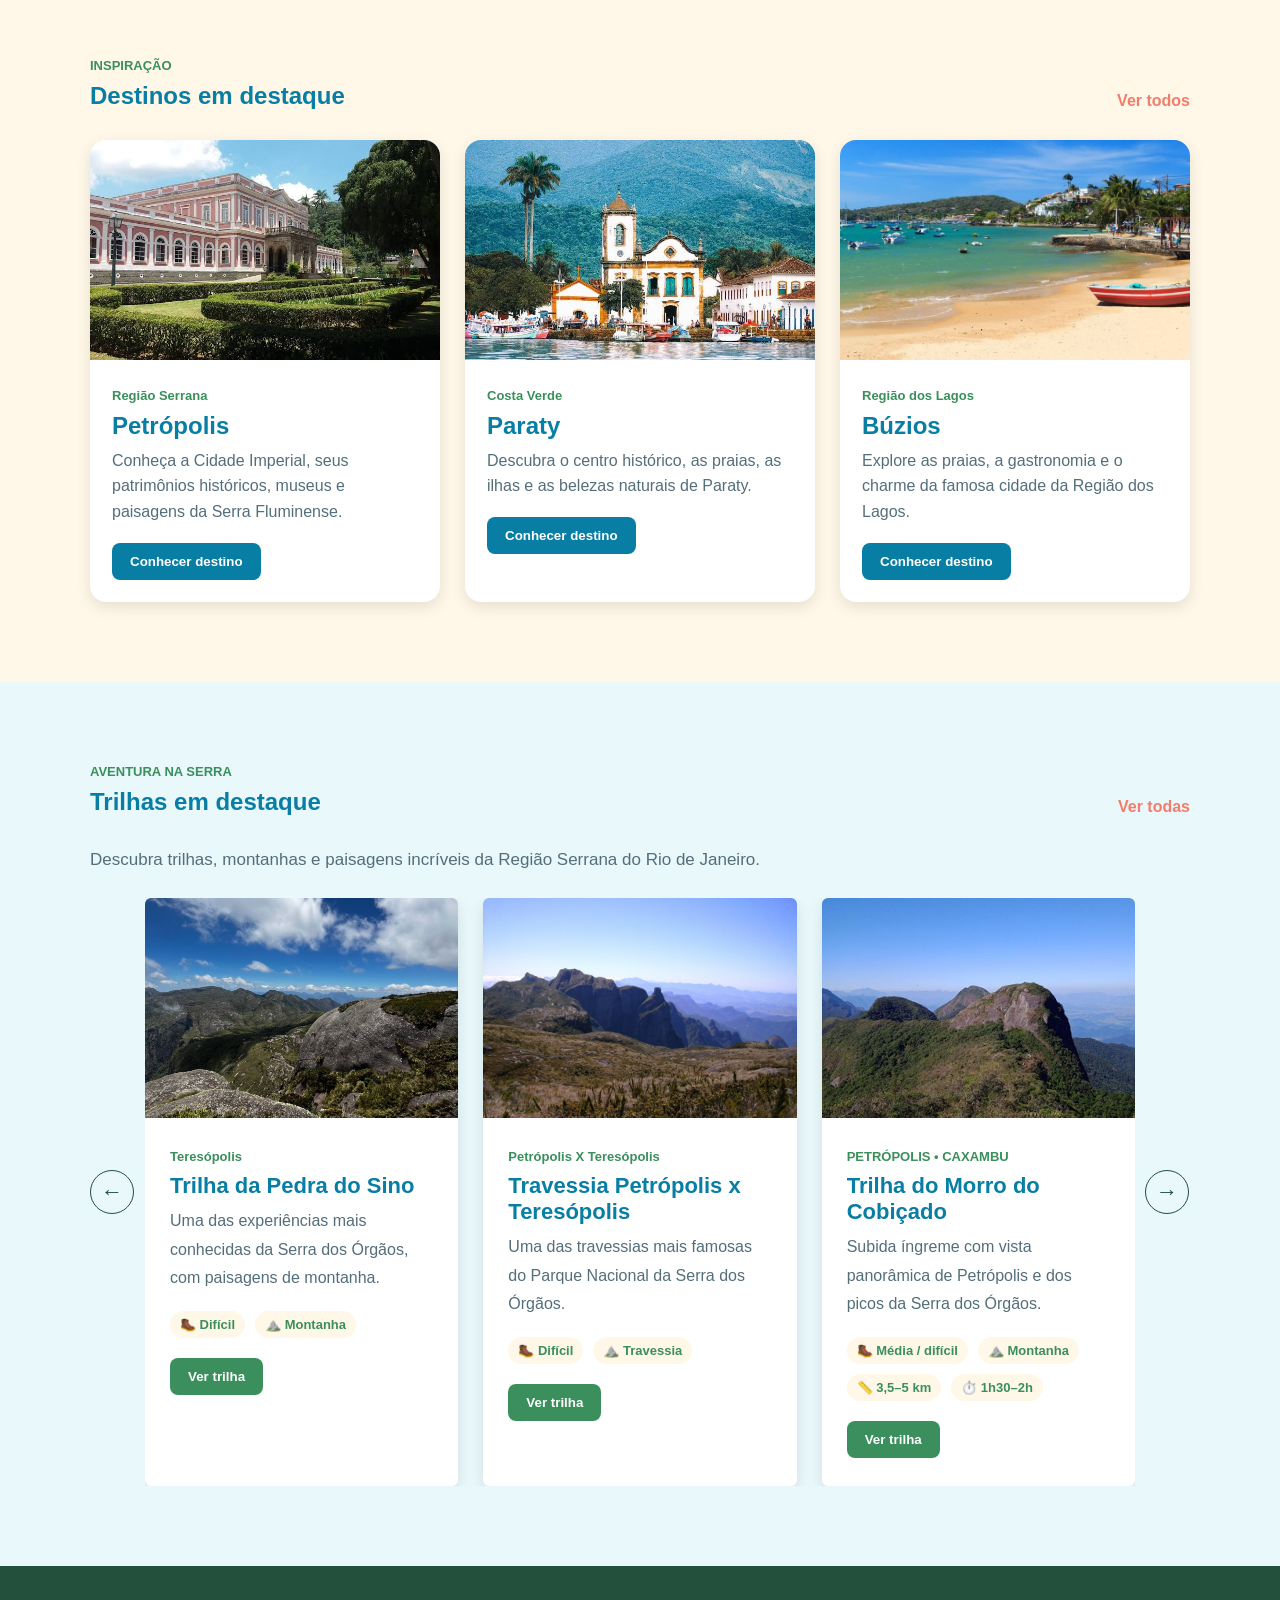
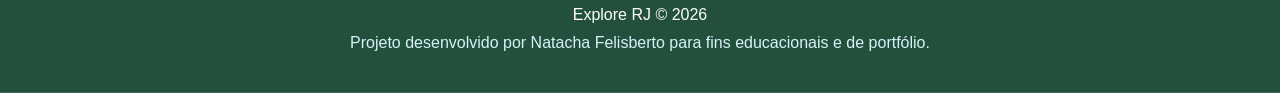
==== commit 9d5eba68: "criando a página da Trilha da Travessia PetxTere com css separado e melhorando o posicionamento das " ====
--- a/index.html
+++ b/index.html
@@ -549,21 +549,20 @@
         </p>
 
 
-        <div class="trilhas-controles">
-
-        <button id="trilha-anterior">
-            ←
-        </button>
-
-        <button id="trilha-proxima">
-            →
-        </button>
-
-    </div>
 
     
-    <div class="trilhas-container">
+        <div class="trilhas-container">
+
+            
+            <button id="trilha-anterior">
+                ←
+            </button>
+
+
+            <div class="trilhas-janela">
+
         <div class="trilhas-grid">
+
 
 
             <!-- TRILHA 1 -->
@@ -872,10 +871,19 @@
 
             </article>
 
-
+        </div>    
+        
         </div>
+        
+        
+        <button id="trilha-proxima">
+            →
+        </button>
+
+        
 
     </div>
+    
 
 </section>
 
--- a/css/style.css
+++ b/css/style.css
@@ -744,7 +744,7 @@
 .trilhas-introducao {
     max-width: 700px;
 
-    margin-bottom: 35px;
+    margin-bottom: 25px;
 
     color: #546e7a;
 
@@ -754,9 +754,43 @@
 }
 
 .trilhas-container {
+    display: grid;
+
+    grid-template-columns: 45px 1fr 45px;
+
+    align-items: center;
+
+    gap: 10px;
+}
+
+
+#trilha-anterior,
+#trilha-proxima {
+    width: 44px;
+    height: 44px;
+
+    border: 1px solid #234f3d;
+    border-radius: 50%;
+
+    background-color: transparent;
+
+    color: #234f3d;
+
+    font-size: 22px;
+
+    cursor: pointer;
+
+    transition: 0.3s;
+}
+
+#trilha-anterior:hover,
+#trilha-proxima:hover {
+    background-color: #234f3d;
+    color: white;
+}
+
+.trilhas-janela {
     overflow: hidden;
-
-    width: 100%;
 }
 
 .trilhas-grid {
@@ -769,15 +803,17 @@
 
 .card-trilha {
     flex: 0 0 calc((100% - 50px) / 3);
+
+    min-width: 0;
     
     overflow: hidden;
 
     background-color: white;
 
-    border-radius: 16px;
+    border-radius: 6px;
 
     box-shadow:
-        0 5px 15px rgba(0, 0, 0, 0.10);
+        0 5px 15px rgba(0, 0, 0, 0.1);
 
     transition: 0.3s;
 }
@@ -794,7 +830,7 @@
 }
 
 .card-trilha-conteudo {
-    padding: 22px;
+    padding: 25px;
 }
 
 .trilha-local {
@@ -814,9 +850,12 @@
 }
 
 .card-trilha p {
+    width: 100%;
+    max-width: 100%;
+
     color: #546e7a;
 
-    line-height: 1.6;
+    line-height: 1.8;
 }
 
 .trilha-info {
@@ -866,33 +905,3 @@
 }
 
 
-.trilhas-controles {
-    display: flex;
-
-    gap: 10px;
-}
-
-.trilhas-controles button {
-    width: 42px;
-    height: 42px;
-
-    border: 1px solid #234f3d;
-
-    border-radius: 50%;
-
-    background-color: transparent;
-
-    color: #234f3d;
-
-    font-size: 20px;
-
-    cursor: pointer;
-
-    transition: 0.3s;
-}
-
-.trilhas-controles button:hover {
-    background-color: #234f3d;
-
-    color: white;
-}
